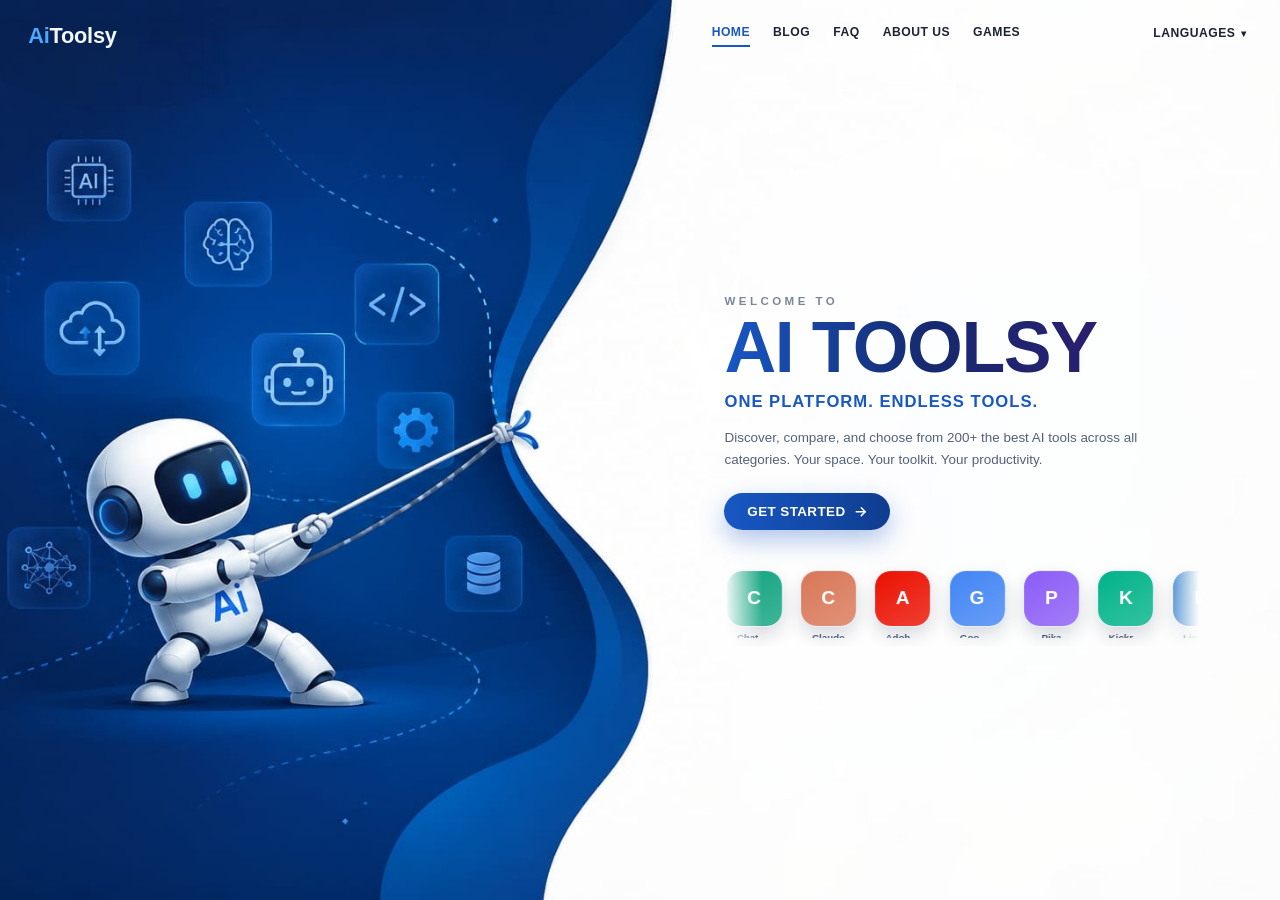
==== index.html @ fa886125 "." ====
<!DOCTYPE html>
<html lang="en">
<head>
<meta charset="UTF-8" />
<meta name="viewport" content="width=device-width, initial-scale=1.0" />
<title>AI Toolsy — Welcome</title>
<link rel="stylesheet" href="assets/landing.css" />
</head>
<body>

  <div class="hero">

    <div class="hero-brand">
      <span class="hero-brand-ai">Ai</span><span class="hero-brand-name">Toolsy</span>
    </div>

    <!-- Mobile-only: hamburger over the image, opens the same nav + language options -->
    <div class="hero-menu">
      <button type="button" class="hero-menu-btn" id="hero-menu-btn" aria-label="Open menu">
        <svg width="18" height="18" viewBox="0 0 24 24" fill="none" stroke="currentColor" stroke-width="2.3" stroke-linecap="round">
          <line x1="3" y1="6" x2="21" y2="6"></line>
          <line x1="3" y1="12" x2="21" y2="12"></line>
          <line x1="3" y1="18" x2="21" y2="18"></line>
        </svg>
      </button>
      <div class="hero-menu-panel" id="hero-menu-panel" hidden>
        <a href="guide.html" class="hero-menu-link" data-i18n="nav.home">Home</a>
        <a href="blog.html" class="hero-menu-link" data-i18n="nav.blog">Blog</a>
        <a href="faq.html" class="hero-menu-link" data-i18n="nav.faq.short">FAQ</a>
        <a href="about.html" class="hero-menu-link" data-i18n="nav.about">About Us</a>
        <a href="games.html" class="hero-menu-link" data-i18n="nav.games">Games</a>
        <div class="hero-menu-lang-label" data-i18n="nav.languages">Languages</div>
        <button type="button" class="hero-lang-option" data-lang="en">English</button>
        <button type="button" class="hero-lang-option" data-lang="fr">Français</button>
        <button type="button" class="hero-lang-option" data-lang="ar">العربية</button>
        <button type="button" class="hero-lang-option" data-lang="de">Deutsch</button>
        <button type="button" class="hero-lang-option" data-lang="es">Español</button>
      </div>
    </div>

    <!-- Right: nav + content, overlaid on the white side of the background image -->
    <div class="hero-content">
      <nav class="hero-nav">
        <a href="guide.html" class="hero-nav-link active" data-i18n="nav.home">Home</a>
        <a href="blog.html" class="hero-nav-link" data-i18n="nav.blog">Blog</a>
        <a href="faq.html" class="hero-nav-link" data-i18n="nav.faq.short">FAQ</a>
        <a href="about.html" class="hero-nav-link" data-i18n="nav.about">About Us</a>
        <a href="games.html" class="hero-nav-link" data-i18n="nav.games">Games</a>
        <div class="hero-lang">
          <button type="button" class="hero-nav-link hero-lang-btn" id="hero-lang-btn">
            <span data-i18n="nav.languages">Languages</span> <span class="hero-lang-caret">▾</span>
          </button>
          <div class="hero-lang-menu" id="hero-lang-menu" hidden>
            <button type="button" class="hero-lang-option" data-lang="en">English</button>
            <button type="button" class="hero-lang-option" data-lang="fr">Français</button>
            <button type="button" class="hero-lang-option" data-lang="ar">العربية</button>
            <button type="button" class="hero-lang-option" data-lang="de">Deutsch</button>
            <button type="button" class="hero-lang-option" data-lang="es">Español</button>
          </div>
        </div>
      </nav>

      <div class="hero-main">
        <p class="hero-eyebrow" data-i18n="landing.welcome.eyebrow">Welcome to</p>
        <h1 class="hero-title">AI TOOLSY</h1>
        <p class="hero-tagline" data-i18n="landing.tagline">One platform. Endless tools.</p>
        <p class="hero-desc" data-i18n="landing.welcome.subtitle">Discover, compare, and choose from 200+ the best AI tools across all categories. Your space. Your toolkit. Your productivity.</p>

        <a href="guide.html" class="get-started-btn">
          <span data-i18n="landing.getstarted">Get Started</span>
          <svg width="16" height="16" viewBox="0 0 24 24" fill="none" stroke="currentColor" stroke-width="2.6" stroke-linecap="round" stroke-linejoin="round">
            <line x1="4" y1="12" x2="20" y2="12"></line>
            <polyline points="13 5 20 12 13 19"></polyline>
          </svg>
        </a>

        <div class="featured-tools" aria-label="Featured tools">
          <div class="featured-tools-track" id="featured-tools-track"></div>
        </div>

        <!-- Mobile-only: simple static row instead of the animated rail -->
        <div class="hero-features-static">
          <div class="hero-feature-item">
            <svg viewBox="0 0 24 24" fill="none" stroke="currentColor" stroke-width="1.8"><rect x="6" y="7" width="12" height="10" rx="4"/><circle cx="9.5" cy="12" r="1"/><circle cx="14.5" cy="12" r="1"/><path d="M12 7V4M9 4h6"/></svg>
            <span>+200 Tools</span>
          </div>
          <div class="hero-feature-item">
            <svg viewBox="0 0 24 24" fill="none" stroke="currentColor" stroke-width="1.8"><rect x="4" y="4" width="7" height="7" rx="1.5"/><rect x="13" y="4" width="7" height="7" rx="1.5"/><rect x="4" y="13" width="7" height="7" rx="1.5"/><rect x="13" y="13" width="7" height="7" rx="1.5"/></svg>
            <span>All Categories</span>
          </div>
          <div class="hero-feature-item">
            <svg viewBox="0 0 24 24" fill="none" stroke="currentColor" stroke-width="1.8"><path d="M13 2 4 14h6l-1 8 9-12h-6l1-8Z"/></svg>
            <span>Find, Compare &amp; Choose</span>
          </div>
        </div>
      </div>
    </div>

  </div>

  <script src="assets/i18n.js"></script>
  <script src="assets/landing.js"></script>
  <script src="assets/motion.js"></script>
</body>
</html>
---- assets/landing.css ----
:root {
  --blue: #1857c4;
  --blue-dark: #0f3d8f;
  --royal-blue: #1e3ec8;
  --cream: #FBF3E3;
}

* { box-sizing: border-box; }

html, body {
  margin: 0;
  padding: 0;
  height: 100%;
  overflow: hidden; /* the intro is exactly one screen — no scrolling in any direction, on any device */
}

body {
  font-family: -apple-system, BlinkMacSystemFont, "Segoe UI", Roboto, Helvetica, Arial, sans-serif;
  background: #ffffff;
  opacity: 0;
  transition: opacity .28s ease;
}
html.page-ready body {
  opacity: 1;
}

/* ---------- Hero: fills exactly one screen, no scrolling ----------
   width:100vw + height:100vh with background-size:cover means the hero
   always matches the visible screen exactly, at any window size — the
   trade-off is the image crops slightly top/bottom on most desktop
   monitors (which are wider than the image itself), not the person
   having to scroll to see the rest of it. */
.hero {
  position: relative;
  width: 100vw;
  height: 100vh;
  height: 100dvh;
  background-image: url("media/hero-bg.jpg");
  background-repeat: no-repeat;
  background-size: cover;
  background-position: 42% center;
  overflow: hidden;
}

.hero-brand {
  position: absolute;
  top: clamp(16px, 2.6vh, 32px);
  left: clamp(16px, 2.2vw, 36px);
  z-index: 3;
  font-size: clamp(18px, 1.7vw, 26px);
  font-weight: 800;
  letter-spacing: -.01em;
}

.hero-brand-ai { color: #4fa6ff; }
.hero-brand-name { color: #f4f8ff; }

/* -------- Content overlay, sitting on the image's white side --------
   Positioned with % so it tracks the image's own boundary at any size. */
.hero-content {
  position: absolute;
  top: 0;
  left: 53%;
  right: 0;
  bottom: 0;
  display: flex;
  flex-direction: column;
  z-index: 3;
  direction: ltr; /* keep this panel's own layout fixed even when the page is set to Arabic/RTL */
}

.hero-nav {
  display: flex;
  flex-wrap: wrap;
  align-items: center;
  gap: clamp(14px, 1.8vw, 34px);
  padding: clamp(18px, 2.6vh, 30px) clamp(20px, 2.6vw, 48px);
}

.hero-nav-link {
  color: #1B2437;
  font-size: clamp(11.5px, 0.95vw, 14px);
  font-weight: 700;
  letter-spacing: .04em;
  text-transform: uppercase;
  text-decoration: none;
  background: none;
  border: none;
  cursor: pointer;
  font-family: inherit;
  padding: 0;
  position: relative;
  white-space: nowrap;
}

.hero-nav-link.active { color: var(--blue); }

.hero-nav-link.active::after {
  content: "";
  position: absolute;
  left: 0;
  right: 0;
  bottom: -8px;
  height: 2px;
  background: var(--blue);
}

.hero-lang { position: relative; margin-left: auto; }

.hero-lang-caret { font-size: .8em; margin-left: 2px; }

.hero-lang-menu {
  position: absolute;
  top: calc(100% + 12px);
  right: 0;
  min-width: 150px;
  background: #ffffff;
  border: 1px solid #E4EAF3;
  border-radius: 12px;
  box-shadow: 0 14px 34px rgba(20, 30, 60, .16);
  padding: 6px;
  z-index: 20;
  direction: ltr;
}

.hero-lang-option {
  display: block;
  width: 100%;
  text-align: left;
  padding: 9px 12px;
  border: none;
  background: none;
  border-radius: 8px;
  font-size: 13.5px;
  font-weight: 600;
  color: #29344A;
  cursor: pointer;
  font-family: inherit;
}

.hero-lang-option:hover { background: #EEF4FD; }
.hero-lang-option.active-lang { color: var(--blue); background: #E4EEFC; }

/* Mobile-only hamburger, overlaying the image top-right (hidden on desktop) */
.hero-menu { display: none; }

.hero-menu-btn {
  width: 40px;
  height: 40px;
  border-radius: 50%;
  border: none;
  background: rgba(255, 255, 255, .92);
  color: #0b1c3d;
  display: flex;
  align-items: center;
  justify-content: center;
  cursor: pointer;
  box-shadow: 0 6px 16px rgba(10, 20, 50, .25);
}

.hero-menu-panel {
  position: absolute;
  top: calc(100% + 10px);
  right: 0;
  min-width: 190px;
  background: #ffffff;
  border-radius: 14px;
  box-shadow: 0 16px 36px rgba(10, 20, 50, .3);
  padding: 8px;
  z-index: 20;
  direction: ltr;
}

.hero-menu-link {
  display: block;
  padding: 10px 12px;
  border-radius: 9px;
  color: #1B2437;
  font-size: 13.5px;
  font-weight: 700;
  text-decoration: none;
}

.hero-menu-link:hover { background: #EEF4FD; }

.hero-menu-lang-label {
  margin: 6px 4px 2px;
  padding-top: 6px;
  border-top: 1px solid #EEF1F6;
  font-size: 10.5px;
  font-weight: 800;
  letter-spacing: .06em;
  text-transform: uppercase;
  color: #9AA6B8;
}

.hero-main {
  flex: 1;
  display: flex;
  flex-direction: column;
  justify-content: center;
  align-items: flex-start;
  padding: 0 clamp(20px, 2.6vw, 48px) clamp(20px, 2.6vh, 48px) clamp(24px, 3.6vw, 64px);
  max-width: 92%;
  min-height: 0;
  overflow-y: auto;
}

.hero-eyebrow {
  margin: 0 0 .4em;
  font-size: clamp(11px, 0.9vw, 13px);
  font-weight: 700;
  letter-spacing: .3em;
  color: #7A879A;
  text-transform: uppercase;
}

.hero-title {
  margin: 0 0 .12em;
  font-size: clamp(38px, 5.6vw, 84px);
  font-weight: 900;
  letter-spacing: -.02em;
  line-height: 1;
  background: linear-gradient(90deg, var(--blue) 0%, #16296e 55%, #2a1f6e 100%);
  -webkit-background-clip: text;
  background-clip: text;
  color: transparent;
}

.hero-tagline {
  margin: 0 0 .9em;
  font-size: clamp(13px, 1.3vw, 19px);
  font-weight: 800;
  letter-spacing: .06em;
  text-transform: uppercase;
  color: var(--blue);
}

.hero-desc {
  margin: 0 0 1.6em;
  font-size: clamp(13px, 1.05vw, 16px);
  line-height: 1.65;
  color: #55617A;
  max-width: 34em;
}

.get-started-btn {
  display: inline-flex;
  align-items: center;
  gap: .6em;
  padding: .85em 1.7em;
  border: none;
  border-radius: 999px;
  color: #ffffff;
  background: linear-gradient(90deg, var(--blue), var(--blue-dark));
  font-size: clamp(13px, 1.05vw, 15.5px);
  font-weight: 800;
  letter-spacing: .03em;
  text-transform: uppercase;
  text-decoration: none;
  transition: box-shadow 0.25s ease, transform 0.15s ease;
  box-shadow: 0 10px 26px rgba(24, 87, 196, 0.35);
  flex: none;
}

.get-started-btn svg { width: 1em; height: 1em; }

.get-started-btn:hover {
  box-shadow: 0 14px 32px rgba(24, 87, 196, 0.45);
  transform: translateY(-2px);
}

.get-started-btn:focus-visible {
  outline: 2px solid var(--blue-dark);
  outline-offset: 3px;
}

/* ---------- Featured-tools drifting rail (icons moving right to left) ---------- */
.featured-tools {
  width: 100%;
  max-width: 36em;
  margin: 2em 0 0;
  overflow: hidden;
  position: relative;
  padding: .5em 0;
  direction: ltr;
  mask-image: linear-gradient(90deg, transparent 0, #000 8%, #000 92%, transparent 100%);
  -webkit-mask-image: linear-gradient(90deg, transparent 0, #000 8%, #000 92%, transparent 100%);
}

.featured-tools-track {
  display: flex;
  align-items: center;
  justify-content: flex-start;
  gap: .9em;
  width: max-content;
  animation: featured-drift 40s linear infinite;
  transform: translateX(0);
  will-change: transform;
}

.featured-tool-card {
  width: 3.75em;
  height: 4.25em;
  flex: 0 0 3.75em;
  display: flex;
  flex-direction: column;
  align-items: center;
  justify-content: flex-start;
  gap: .4em;
}

.featured-tool-badge {
  width: 3em;
  height: 3em;
  border-radius: .9em;
  display: flex;
  align-items: center;
  justify-content: center;
  color: #ffffff;
  font-family: inherit;
  box-shadow: 0 8px 18px rgba(20, 30, 60, .16);
  border: 1px solid #E9EEF7;
  flex: none;
  overflow: hidden;
}

.featured-tool-badge img {
  width: 1.75em;
  height: 1.75em;
  object-fit: contain;
  display: block;
}

.featured-tool-card span {
  max-width: 3.6em;
  font-size: .6em;
  line-height: 1.1;
  font-weight: 700;
  letter-spacing: .01em;
  color: #4A5772;
  text-align: center;
  white-space: nowrap;
  overflow: hidden;
  text-overflow: ellipsis;
}

@keyframes featured-drift {
  0%   { transform: translateX(0); }
  100% { transform: translateX(-50%); }
}

@media (prefers-reduced-motion: reduce) {
  .featured-tools-track { animation: none; }
}

/* Mobile-only static feature row (hidden on desktop) — replaces the
   animated rail there, since a marquee looked cramped on small screens. */
.hero-features-static {
  display: none;
  width: 100%;
  align-items: flex-start;
  justify-content: space-between;
  gap: 8px;
  margin: 1.4em 0 0;
}

.hero-feature-item {
  display: flex;
  flex-direction: column;
  align-items: center;
  gap: 6px;
  flex: 1;
  min-width: 0;
}

.hero-feature-item svg {
  width: 22px;
  height: 22px;
  color: var(--blue);
  flex: none;
}

.hero-feature-item span {
  font-size: 10.5px;
  font-weight: 700;
  line-height: 1.25;
  color: #29344A;
  text-align: center;
}

@media (max-width: 640px) {
  .hero { background-position: 34% top; }

  .hero-brand {
    top: 16px;
    left: 16px;
    font-size: 19px;
  }

  /* Hamburger appears over the image; the desktop inline nav row is hidden */
  .hero-menu {
    display: block;
    position: absolute;
    top: 16px;
    right: 16px;
    z-index: 4;
  }
  .hero-nav { display: none; }

  /* Image becomes a top banner; content stacks below it in solid white */
  .hero-content {
    position: static;
    left: auto;
    right: auto;
    top: auto;
    bottom: auto;
    margin-top: 36dvh;
    height: calc(100dvh - 36dvh);
    background: #ffffff;
    overflow-y: auto;
  }

  .hero-main {
    justify-content: flex-start;
    padding: 18px 22px 20px;
    max-width: none;
    gap: 0;
  }

  .hero-eyebrow { font-size: 10.5px; margin-bottom: .3em; }
  .hero-title { font-size: clamp(28px, 9vw, 40px); }
  .hero-tagline { font-size: 11.5px; margin-bottom: .6em; }
  .hero-desc { font-size: 12.5px; line-height: 1.5; margin-bottom: 1.1em; }
  .get-started-btn { font-size: 12.5px; padding: .8em 1.6em; }

  /* Animated rail off, simple static row on */
  .featured-tools { display: none; }
  .hero-features-static { display: flex; }
}

@media (max-width: 640px) and (max-height: 620px) {
  /* Extra-short phones: trim the banner a bit more to keep everything
     comfortably inside one screen without needing the internal scroll. */
  .hero-content { margin-top: 30dvh; height: calc(100dvh - 30dvh); }
  .hero-title { font-size: clamp(24px, 8vw, 34px); }
  .hero-desc { -webkit-line-clamp: 2; display: -webkit-box; -webkit-box-orient: vertical; overflow: hidden; }
}
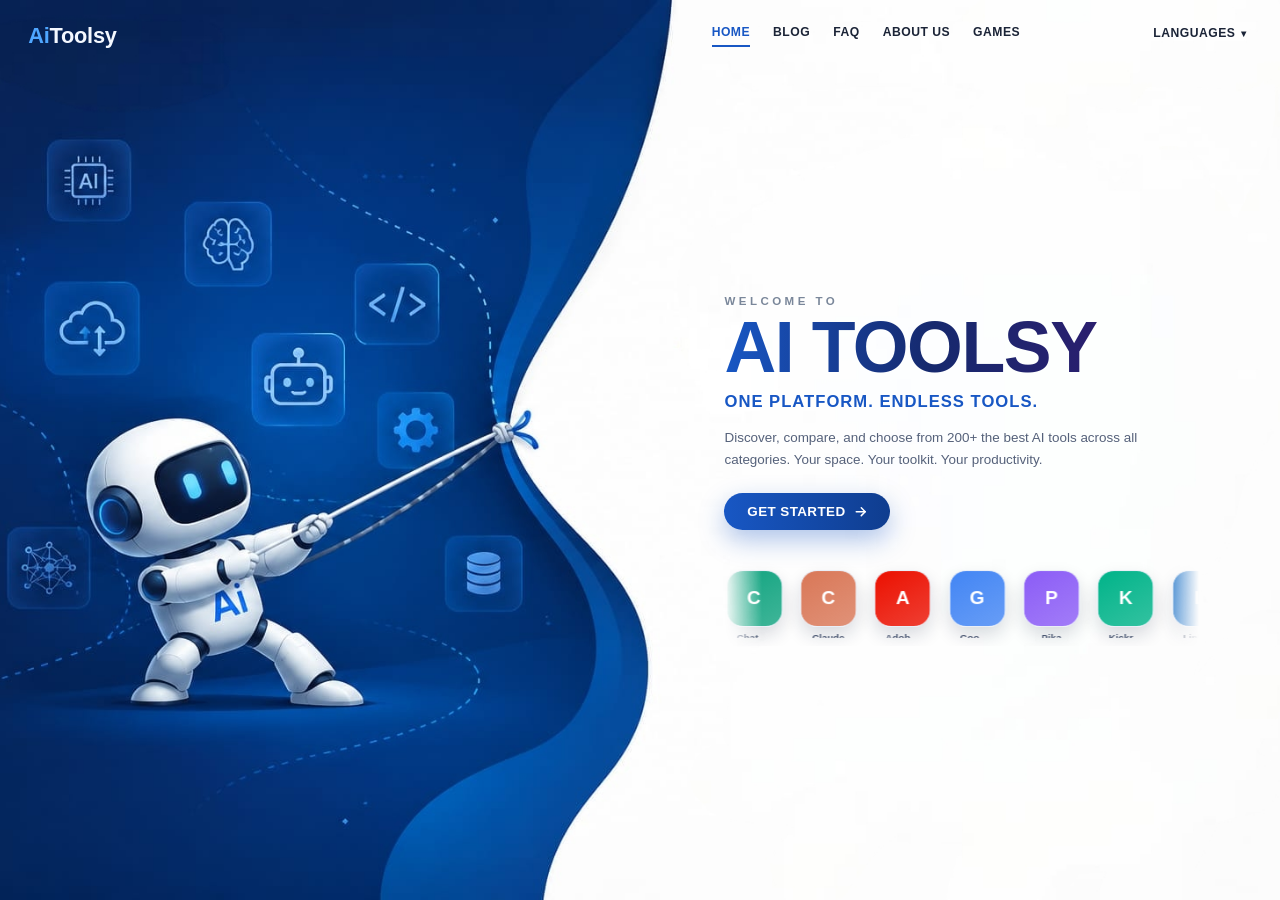
==== commit b570588b: "update" ====
--- a/index.html
+++ b/index.html
@@ -29,12 +29,17 @@
         <a href="faq.html" class="hero-menu-link" data-i18n="nav.faq.short">FAQ</a>
         <a href="about.html" class="hero-menu-link" data-i18n="nav.about">About Us</a>
         <a href="games.html" class="hero-menu-link" data-i18n="nav.games">Games</a>
-        <div class="hero-menu-lang-label" data-i18n="nav.languages">Languages</div>
-        <button type="button" class="hero-lang-option" data-lang="en">English</button>
-        <button type="button" class="hero-lang-option" data-lang="fr">Français</button>
-        <button type="button" class="hero-lang-option" data-lang="ar">العربية</button>
-        <button type="button" class="hero-lang-option" data-lang="de">Deutsch</button>
-        <button type="button" class="hero-lang-option" data-lang="es">Español</button>
+        <button type="button" class="hero-menu-lang-toggle" id="hero-menu-lang-toggle">
+          <span data-i18n="nav.languages">Languages</span>
+          <span class="hero-lang-caret" aria-hidden="true">▾</span>
+        </button>
+        <div class="hero-menu-lang-options" id="hero-menu-lang-options" hidden>
+          <button type="button" class="hero-lang-option" data-lang="en">English</button>
+          <button type="button" class="hero-lang-option" data-lang="fr">Français</button>
+          <button type="button" class="hero-lang-option" data-lang="ar">العربية</button>
+          <button type="button" class="hero-lang-option" data-lang="de">Deutsch</button>
+          <button type="button" class="hero-lang-option" data-lang="es">Español</button>
+        </div>
       </div>
     </div>
 
--- a/assets/landing.css
+++ b/assets/landing.css
@@ -183,15 +183,39 @@
 
 .hero-menu-link:hover { background: #EEF4FD; }
 
-.hero-menu-lang-label {
-  margin: 6px 4px 2px;
-  padding-top: 6px;
+.hero-menu-lang-toggle {
+  display: flex;
+  align-items: center;
+  justify-content: space-between;
+  width: 100%;
+  margin: 6px 0 0;
+  padding: 10px 12px;
+  border: none;
   border-top: 1px solid #EEF1F6;
-  font-size: 10.5px;
+  border-radius: 9px;
+  background: none;
+  font-size: 12px;
   font-weight: 800;
-  letter-spacing: .06em;
+  letter-spacing: .04em;
   text-transform: uppercase;
-  color: #9AA6B8;
+  color: #6B7690;
+  cursor: pointer;
+  font-family: inherit;
+}
+.hero-menu-lang-toggle:hover, .hero-menu-lang-toggle.open { background: #EEF4FD; color: var(--blue); }
+.hero-menu-lang-toggle .hero-lang-caret {
+  transition: transform .2s ease;
+  font-size: 12px;
+}
+.hero-menu-lang-toggle.open .hero-lang-caret { transform: rotate(180deg); }
+
+.hero-menu-lang-options {
+  padding: 2px 0 0 0;
+  animation: heroMenuLangIn .18s ease;
+}
+@keyframes heroMenuLangIn {
+  from { opacity: 0; transform: translateY(-4px); }
+  to { opacity: 1; transform: translateY(0); }
 }
 
 .hero-main {
@@ -390,7 +414,20 @@
 }
 
 @media (max-width: 640px) {
-  .hero { background-position: 34% top; }
+  /* The banner becomes its own properly-fitted block instead of a crop of
+     the full-height desktop background — that's what was cutting the
+     robot out of frame. */
+  .hero { background-image: none; }
+  .hero::before {
+    content: "";
+    display: block;
+    width: 100%;
+    height: 36dvh;
+    background-image: url("media/hero-bg.jpg");
+    background-repeat: no-repeat;
+    background-size: cover;
+    background-position: 2% center;
+  }
 
   .hero-brand {
     top: 16px;
@@ -415,7 +452,7 @@
     right: auto;
     top: auto;
     bottom: auto;
-    margin-top: 36dvh;
+    margin-top: 0;
     height: calc(100dvh - 36dvh);
     background: #ffffff;
     overflow-y: auto;
@@ -423,7 +460,7 @@
 
   .hero-main {
     justify-content: flex-start;
-    padding: 18px 22px 20px;
+    padding: 14px 22px 20px;
     max-width: none;
     gap: 0;
   }
@@ -432,7 +469,7 @@
   .hero-title { font-size: clamp(28px, 9vw, 40px); }
   .hero-tagline { font-size: 11.5px; margin-bottom: .6em; }
   .hero-desc { font-size: 12.5px; line-height: 1.5; margin-bottom: 1.1em; }
-  .get-started-btn { font-size: 12.5px; padding: .8em 1.6em; }
+  .get-started-btn { font-size: 14.5px; padding: 1.05em 2.1em; margin-top: 20px; }
 
   /* Animated rail off, simple static row on */
   .featured-tools { display: none; }
@@ -442,7 +479,8 @@
 @media (max-width: 640px) and (max-height: 620px) {
   /* Extra-short phones: trim the banner a bit more to keep everything
      comfortably inside one screen without needing the internal scroll. */
-  .hero-content { margin-top: 30dvh; height: calc(100dvh - 30dvh); }
+  .hero::before { height: 30dvh; }
+  .hero-content { height: calc(100dvh - 30dvh); }
   .hero-title { font-size: clamp(24px, 8vw, 34px); }
   .hero-desc { -webkit-line-clamp: 2; display: -webkit-box; -webkit-box-orient: vertical; overflow: hidden; }
 }
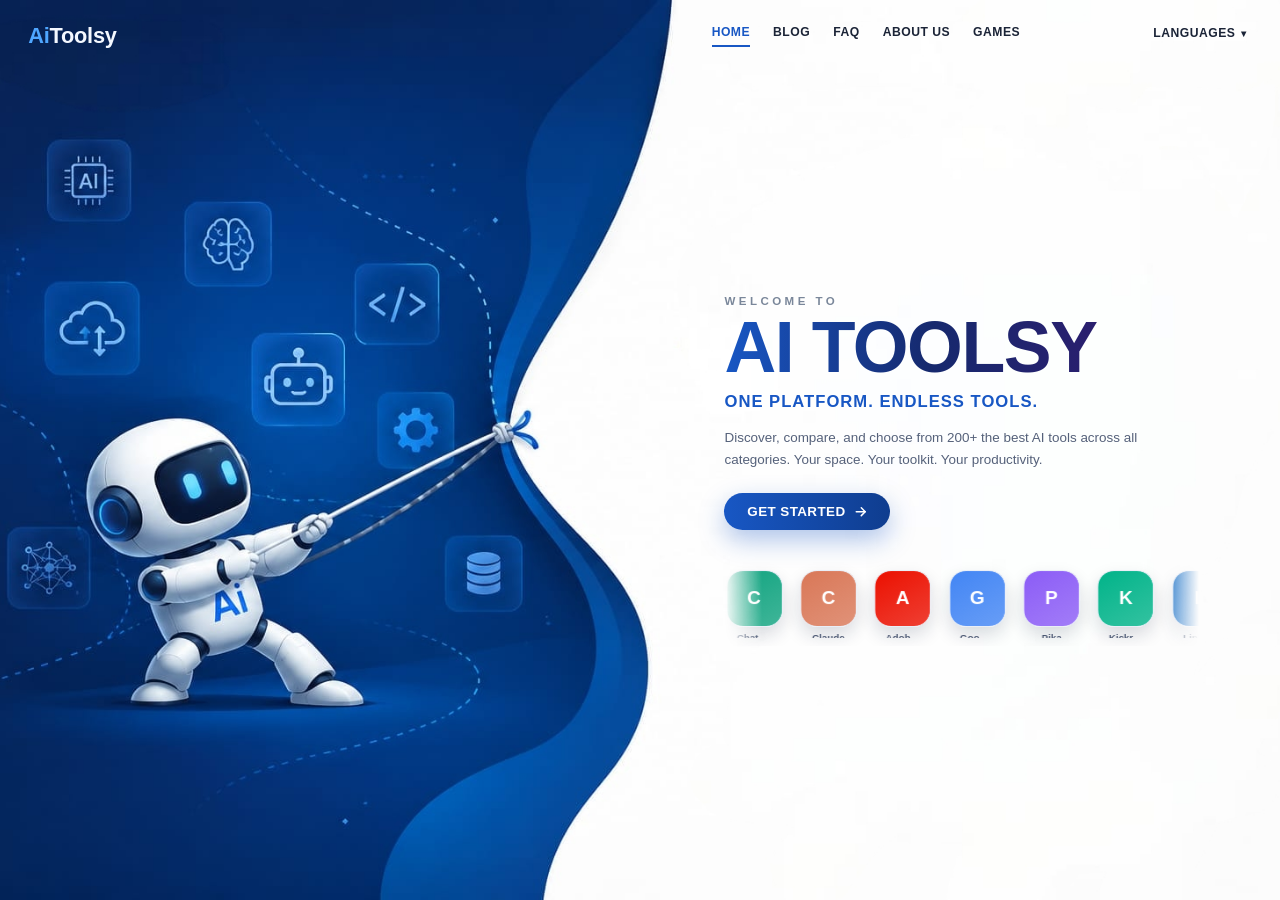
==== commit 7e46cd4a: "update" ====
--- a/index.html
+++ b/index.html
@@ -42,6 +42,11 @@
         </div>
       </div>
     </div>
+
+    <!-- Mobile-only: faint decorative icon/sparkle cluster (cropped from
+         the same reference art) in the bottom-left corner of the white
+         area. Hidden on desktop via CSS. -->
+    <img class="hero-corner-doodle" src="assets/media/hero-corner-doodle.png" alt="" aria-hidden="true">
 
     <!-- Right: nav + content, overlaid on the white side of the background image -->
     <div class="hero-content">
--- a/assets/landing.css
+++ b/assets/landing.css
@@ -143,6 +143,7 @@
 
 /* Mobile-only hamburger, overlaying the image top-right (hidden on desktop) */
 .hero-menu { display: none; }
+.hero-extra-badge, .hero-corner-doodle { display: none; }
 
 .hero-menu-btn {
   width: 40px;
@@ -156,6 +157,39 @@
   justify-content: center;
   cursor: pointer;
   box-shadow: 0 6px 16px rgba(10, 20, 50, .25);
+  position: relative;
+  z-index: 1;
+}
+
+/* Draws attention to the menu on first load: a soft pulsing glow ring plus
+   a thin light beam sweeping around the button. Mobile-only (see .hero-menu
+   display rule) — desktop's inline nav needs no such affordance. */
+.hero-menu-btn::before {
+  content: "";
+  position: absolute;
+  inset: -7px;
+  border-radius: 50%;
+  background: radial-gradient(circle, rgba(79, 166, 255, .55) 0%, rgba(79, 166, 255, 0) 70%);
+  animation: heroMenuGlow 2.4s ease-in-out infinite;
+  z-index: -1;
+}
+.hero-menu-btn::after {
+  content: "";
+  position: absolute;
+  inset: -3px;
+  border-radius: 50%;
+  border: 1.5px solid transparent;
+  border-top-color: #4fa6ff;
+  border-right-color: rgba(79, 166, 255, .5);
+  animation: heroMenuSpin 2.6s linear infinite;
+  z-index: -1;
+}
+@keyframes heroMenuGlow {
+  0%, 100% { opacity: .55; transform: scale(1); }
+  50% { opacity: 1; transform: scale(1.18); }
+}
+@keyframes heroMenuSpin {
+  to { transform: rotate(360deg); }
 }
 
 .hero-menu-panel {
@@ -414,21 +448,24 @@
 }
 
 @media (max-width: 640px) {
-  /* The banner becomes its own properly-fitted block instead of a crop of
-     the full-height desktop background — that's what was cutting the
-     robot out of frame. */
+  /* The banner is now the exact reference artwork (cropped to the wave's
+     natural edge), sized by its own aspect ratio (926:964) so nothing
+     inside it is ever cropped. */
   .hero { background-image: none; }
   .hero::before {
     content: "";
     display: block;
     width: 100%;
-    height: 36dvh;
-    background-image: url("media/hero-bg.jpg");
+    height: 104.1vw;
+    background-image: url("media/hero-bg-mobile.jpg");
     background-repeat: no-repeat;
     background-size: cover;
-    background-position: 2% center;
-  }
-
+    background-position: center top;
+  }
+
+  /* The real, functional brand mark + hamburger sit over the plain blue
+     strip at the very top of the image (the reference art's own baked-in
+     logo/menu icon were cropped out precisely so these don't double up). */
   .hero-brand {
     top: 16px;
     left: 16px;
@@ -453,7 +490,7 @@
     top: auto;
     bottom: auto;
     margin-top: 0;
-    height: calc(100dvh - 36dvh);
+    height: calc(100dvh - 104.1vw);
     background: #ffffff;
     overflow-y: auto;
   }
@@ -469,7 +506,26 @@
   .hero-title { font-size: clamp(28px, 9vw, 40px); }
   .hero-tagline { font-size: 11.5px; margin-bottom: .6em; }
   .hero-desc { font-size: 12.5px; line-height: 1.5; margin-bottom: 1.1em; }
-  .get-started-btn { font-size: 14.5px; padding: 1.05em 2.1em; margin-top: 20px; }
+  .get-started-btn {
+    font-size: 16px;
+    padding: 1.15em 2.3em;
+    margin-top: 22px;
+    box-shadow: 0 12px 26px rgba(24, 87, 196, .38);
+  }
+
+  /* Faint decorative icon/sparkle cluster (cropped from the same
+     reference art) in the bottom-left corner of the white area. */
+  .hero-corner-doodle {
+    display: block;
+    position: absolute;
+    left: 0;
+    bottom: 0;
+    width: 150px;
+    height: auto;
+    z-index: 1;
+    pointer-events: none;
+    opacity: .8;
+  }
 
   /* Animated rail off, simple static row on */
   .featured-tools { display: none; }
@@ -479,8 +535,8 @@
 @media (max-width: 640px) and (max-height: 620px) {
   /* Extra-short phones: trim the banner a bit more to keep everything
      comfortably inside one screen without needing the internal scroll. */
-  .hero::before { height: 30dvh; }
-  .hero-content { height: calc(100dvh - 30dvh); }
+  .hero::before { height: 88vw; }
+  .hero-content { height: calc(100dvh - 88vw); }
   .hero-title { font-size: clamp(24px, 8vw, 34px); }
   .hero-desc { -webkit-line-clamp: 2; display: -webkit-box; -webkit-box-orient: vertical; overflow: hidden; }
 }
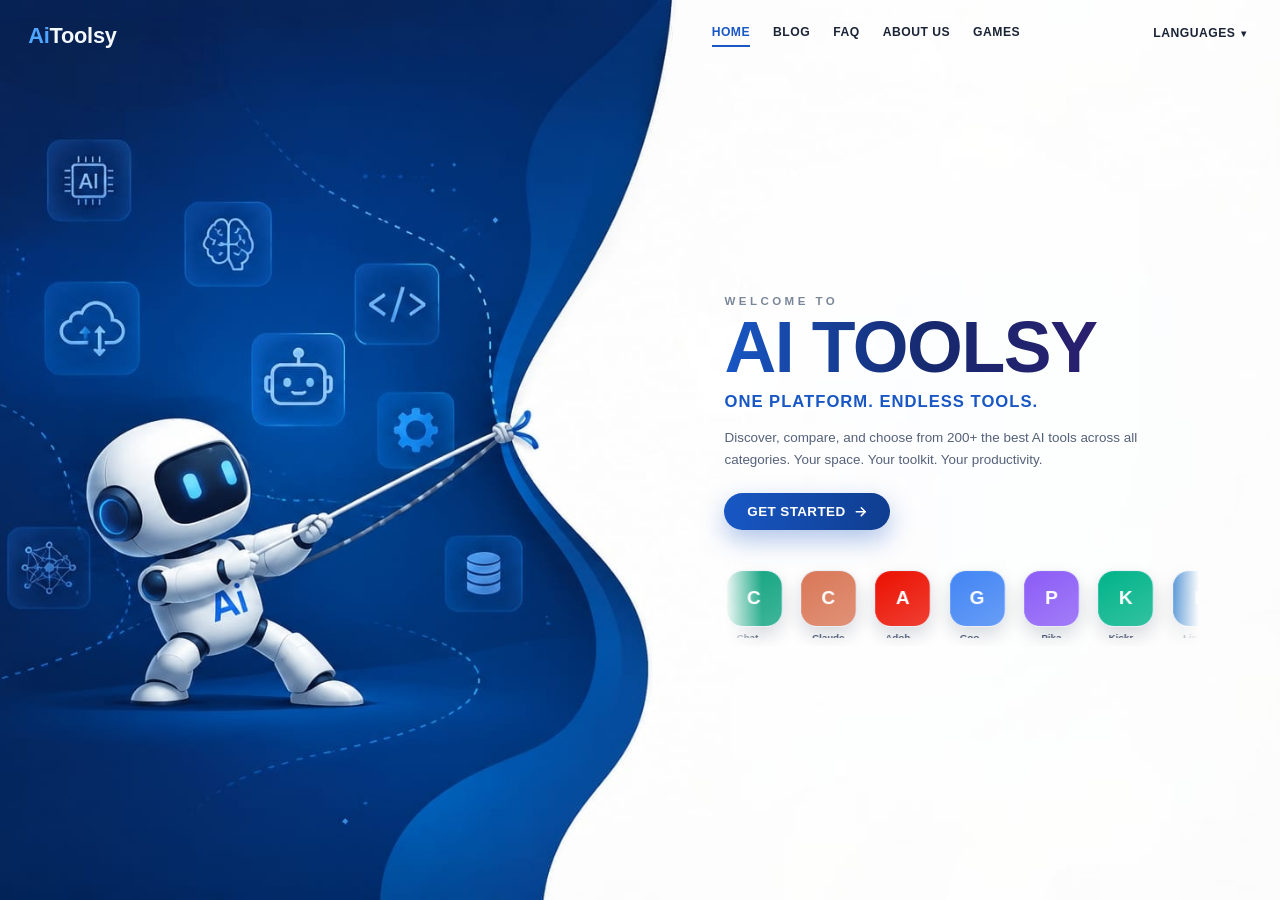
==== commit 86b4d8c3: "update" ====
--- a/index.html
+++ b/index.html
@@ -92,15 +92,15 @@
         <div class="hero-features-static">
           <div class="hero-feature-item">
             <svg viewBox="0 0 24 24" fill="none" stroke="currentColor" stroke-width="1.8"><rect x="6" y="7" width="12" height="10" rx="4"/><circle cx="9.5" cy="12" r="1"/><circle cx="14.5" cy="12" r="1"/><path d="M12 7V4M9 4h6"/></svg>
-            <span>+200 Tools</span>
+            <span data-i18n="landing.feature.tools">+200 Tools</span>
           </div>
           <div class="hero-feature-item">
             <svg viewBox="0 0 24 24" fill="none" stroke="currentColor" stroke-width="1.8"><rect x="4" y="4" width="7" height="7" rx="1.5"/><rect x="13" y="4" width="7" height="7" rx="1.5"/><rect x="4" y="13" width="7" height="7" rx="1.5"/><rect x="13" y="13" width="7" height="7" rx="1.5"/></svg>
-            <span>All Categories</span>
+            <span data-i18n="landing.feature.categories">All Categories</span>
           </div>
           <div class="hero-feature-item">
             <svg viewBox="0 0 24 24" fill="none" stroke="currentColor" stroke-width="1.8"><path d="M13 2 4 14h6l-1 8 9-12h-6l1-8Z"/></svg>
-            <span>Find, Compare &amp; Choose</span>
+            <span data-i18n="landing.feature.compare">Find, Compare &amp; Choose</span>
           </div>
         </div>
       </div>
--- a/assets/landing.css
+++ b/assets/landing.css
@@ -505,11 +505,19 @@
   .hero-eyebrow { font-size: 10.5px; margin-bottom: .3em; }
   .hero-title { font-size: clamp(28px, 9vw, 40px); }
   .hero-tagline { font-size: 11.5px; margin-bottom: .6em; }
-  .hero-desc { font-size: 12.5px; line-height: 1.5; margin-bottom: 1.1em; }
+  .hero-desc {
+    font-size: 12.5px;
+    line-height: 1.5;
+    margin-bottom: 1.1em;
+    display: -webkit-box;
+    -webkit-line-clamp: 2;
+    -webkit-box-orient: vertical;
+    overflow: hidden;
+  }
   .get-started-btn {
     font-size: 16px;
     padding: 1.15em 2.3em;
-    margin-top: 22px;
+    margin-top: 14px;
     box-shadow: 0 12px 26px rgba(24, 87, 196, .38);
   }
 
